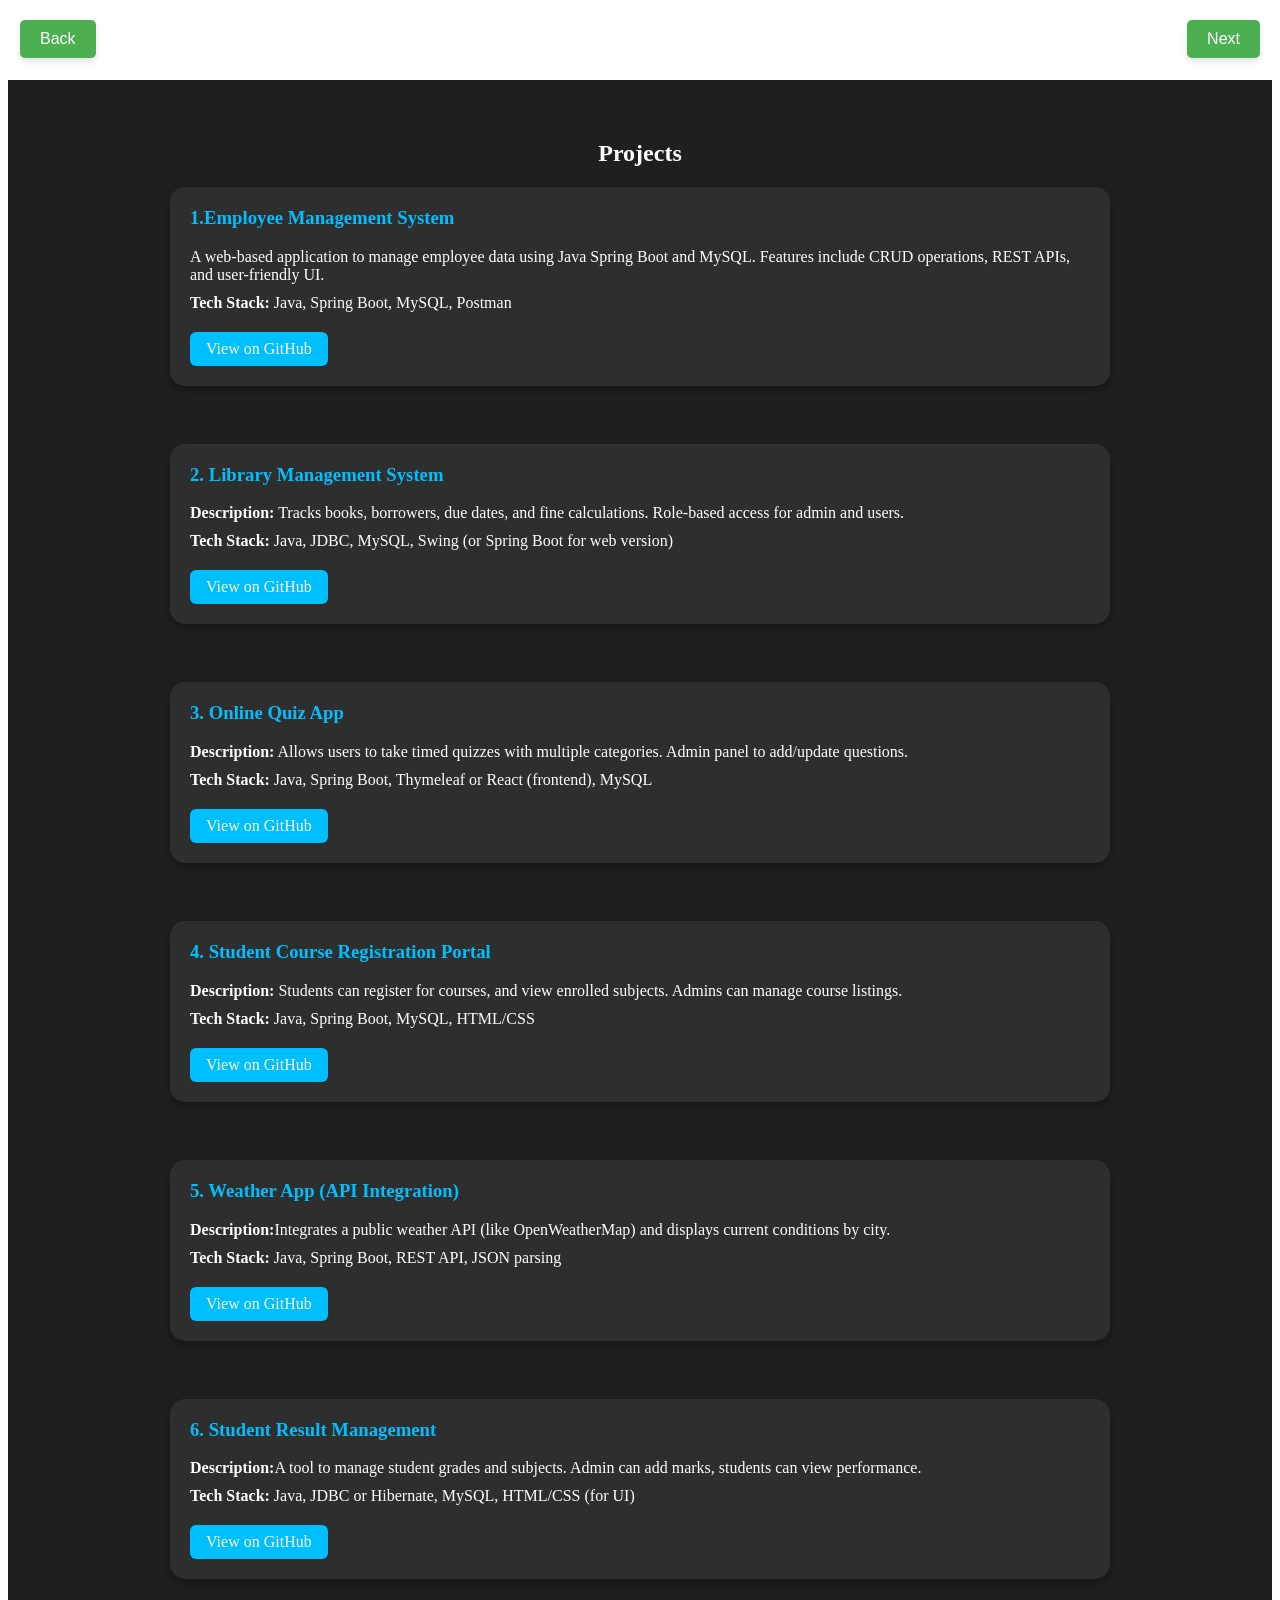
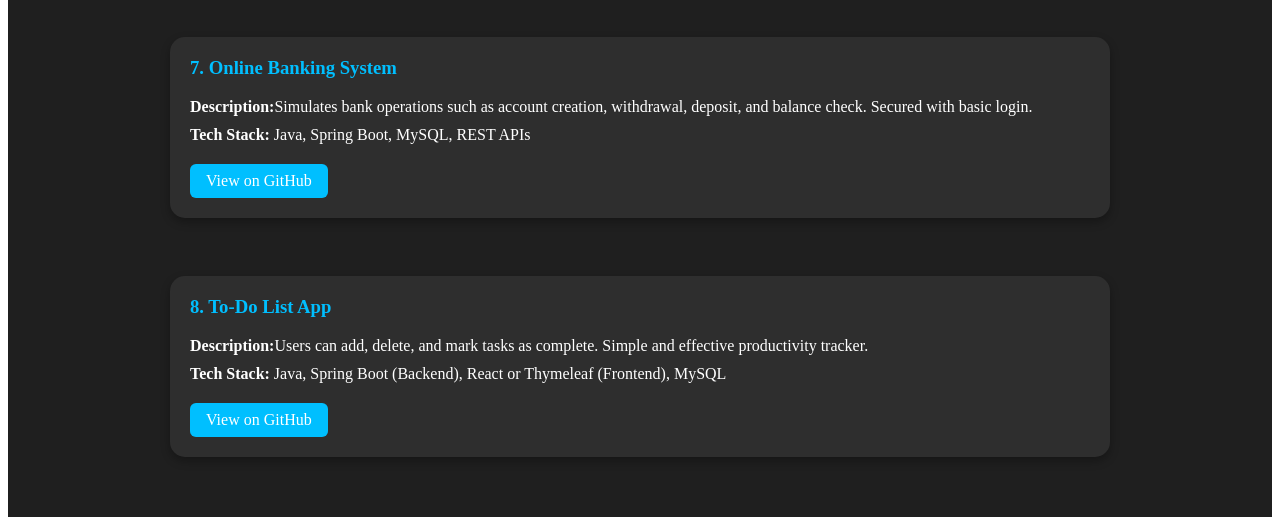
==== projects.html @ eb2d73ab "my first commit" ====
<html>
    <head>
        <style>
           .nav-btn {
    position: fixed;
    top: 20px; /* Distance from the top of the page */
    padding: 10px 20px; /* Padding around the text */
    font-size: 16px; /* Font size */
    color: white; /* Text color */
    background-color: #4CAF50; /* Green background color */
    border: none; /* No border */
    border-radius: 5px; /* Rounded corners */
    cursor: pointer; /* Pointer cursor on hover */
    box-shadow: 0px 4px 6px rgba(0, 0, 0, 0.1); /* Shadow for depth */
}

.back-btn {
    left: 20px; /* Position on the left side */
}

.next-btn {
    right: 20px; /* Position on the right side */
}

.nav-btn:hover {
    background-color: #45a049; /* Darker green when hovered */
}


.projects-section {
  padding: 40px;
  background-color: #1f1f1f;
  color: white;
  text-align: center;
}

.project-card {
  display: flex;
  flex-wrap: wrap;
  background-color: #2e2e2e;
  margin: 20px auto;
  border-radius: 15px;
  padding: 20px;
  max-width: 900px;
  box-shadow: 0 4px 10px rgba(0, 0, 0, 0.3);
}

.project-img {
  flex: 1;
  max-width: 250px;
  border-radius: 10px;
  margin-right: 20px;
}

.project-details {
  flex: 2;
  text-align: left;
}

.project-details h3 {
  margin-top: 0;
  color: #00bfff;
}

.project-details p {
  margin: 10px 0;
}

.project-link {
  display: inline-block;
  margin-top: 10px;
  padding: 8px 16px;
  background-color: #00bfff;
  color: white;
  text-decoration: none;
  border-radius: 6px;
  transition: background 0.3s ease;
}

.project-link:hover {
  background-color: #007acc;
}




        </style>
    </head>
    <body>
<script>
    window.alert("This Page Will Display the Projects of Ganesh");
</script>
<button class="nav-btn back-btn" onclick="window.history.back()">Back</button>
<button class="nav-btn next-btn" onclick="window.location.href='certificate.html'">Next</button><br><br>
<br><br>
    
           <section class="projects-section">
            <h2>Projects</h2>
          
            <div class="project-card">
           
              <div class="project-details">
                <h3>1.Employee Management System</h3>
                <p>A web-based application to manage employee data using Java Spring Boot and MySQL. Features include CRUD operations, REST APIs, and user-friendly UI.</p>
                <p><strong>Tech Stack:</strong> Java, Spring Boot, MySQL, Postman</p>
                <a href="https://github.com/ganesh8020/my-files" target="_blank" class="project-link">View on GitHub</a>
              </div>
            </div><br>            

            <div class="project-card">
              <div class="project-details">
                <h3>2. Library Management System</h3>
                <p><strong>Description:</strong> Tracks books, borrowers, due dates, and fine calculations. Role-based access for admin and users.</p>
                <p><strong>Tech Stack:</strong> Java, JDBC, MySQL, Swing (or Spring Boot for web version)</p>
                <a href="https://github.com/ganesh8020/my-files" target="_blank" class="project-link">View on GitHub</a>
              </div>
            </div><br>
            

            <div class="project-card">
              <div class="project-details">
                <h3>3. Online Quiz App</h3>
                <p><strong>Description:</strong> Allows users to take timed quizzes with multiple categories. Admin panel to add/update questions.</p>
                <p><strong>Tech Stack:</strong> Java, Spring Boot, Thymeleaf or React (frontend), MySQL </p>
                <a href="https://github.com/ganesh8020/my-files" target="_blank" class="project-link">View on GitHub</a>
              </div>
            </div><br>


            <div class="project-card">
              <div class="project-details">
                <h3>4.  Student Course Registration Portal</h3>
                <p><strong>Description:</strong> Students can register for courses, and view enrolled subjects. Admins can manage course listings.</p>
                <p><strong>Tech Stack:</strong> Java, Spring Boot, MySQL, HTML/CSS </p>
                <a href="https://github.com/ganesh8020/my-files" target="_blank" class="project-link">View on GitHub</a>
              </div>
            </div><br>

            <div class="project-card">
              <div class="project-details">
                <h3>5. Weather App (API Integration)</h3>
                <p><strong>Description:</strong>Integrates a public weather API (like OpenWeatherMap) and displays current conditions by city.</p>
                <p><strong>Tech Stack:</strong>  Java, Spring Boot, REST API, JSON parsing</p>
                <a href="https://github.com/ganesh8020/my-files" target="_blank" class="project-link">View on GitHub</a>
              </div>
            </div><br>
            
            <div class="project-card">
              <div class="project-details">
                <h3>6.  Student Result Management</h3>
                <p><strong>Description:</strong>A tool to manage student grades and subjects. Admin can add marks, students can view performance.</p>
                <p><strong>Tech Stack:</strong>  Java, JDBC or Hibernate, MySQL, HTML/CSS (for UI)</p>
                <a href="https://github.com/ganesh8020/my-files" target="_blank" class="project-link">View on GitHub</a>
              </div>
            </div><br>


            <div class="project-card">
              <div class="project-details">
                <h3>7.  Online Banking System</h3>
                <p><strong>Description:</strong>Simulates bank operations such as account creation, withdrawal, deposit, and balance check. Secured with basic login.</p>
                <p><strong>Tech Stack:</strong>  Java, Spring Boot, MySQL, REST APIs</p>
                <a href="https://github.com/ganesh8020/my-files" target="_blank" class="project-link">View on GitHub</a>
              </div>
            </div><br>
            

            <div class="project-card">
              <div class="project-details">
                <h3>8.  To-Do List App</h3>
                <p><strong>Description:</strong>Users can add, delete, and mark tasks as complete. Simple and effective productivity tracker.</p>
                <p><strong>Tech Stack:</strong>  Java, Spring Boot (Backend), React or Thymeleaf (Frontend), MySQL</p>
                <a href="https://github.com/ganesh8020/my-files" target="_blank" class="project-link">View on GitHub</a>
              </div>
            </div>
            
            <!-- Add more project-cards here for additional projects -->
          </section>
          

</body>
    </html>
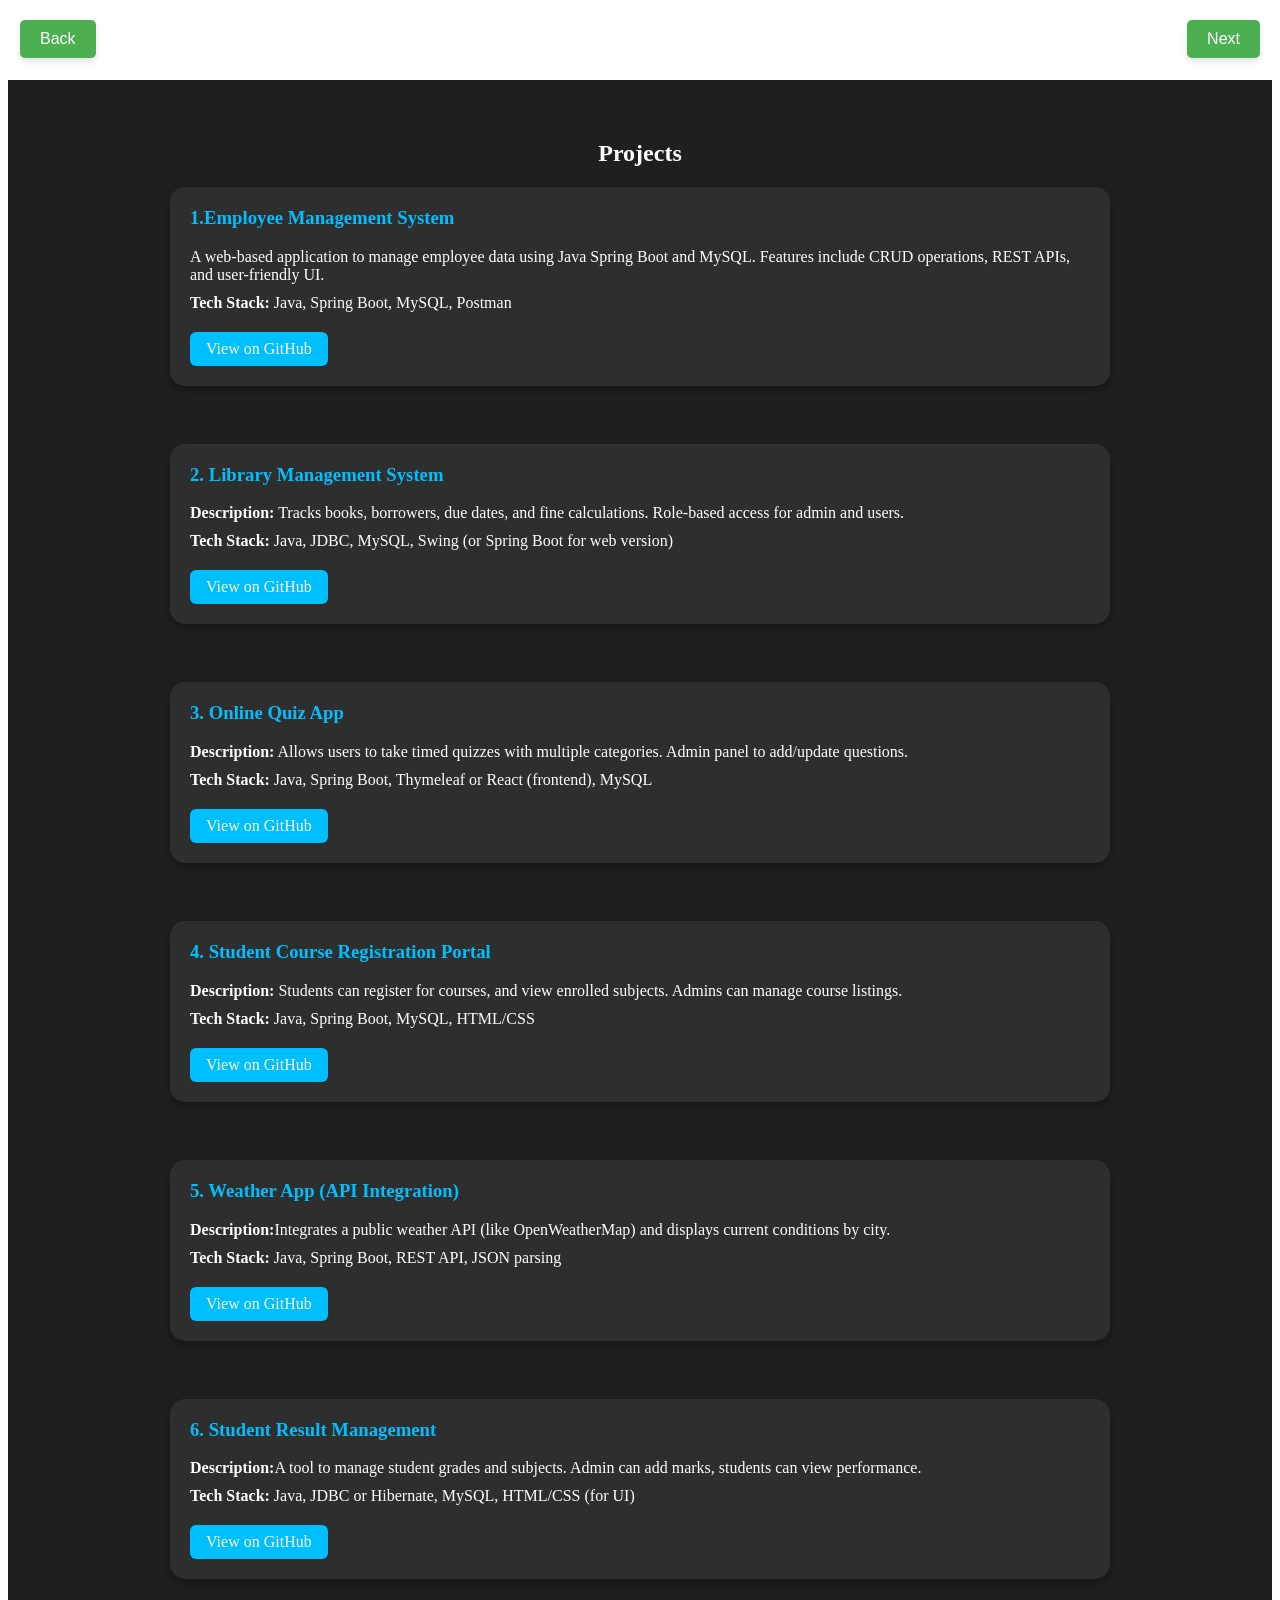
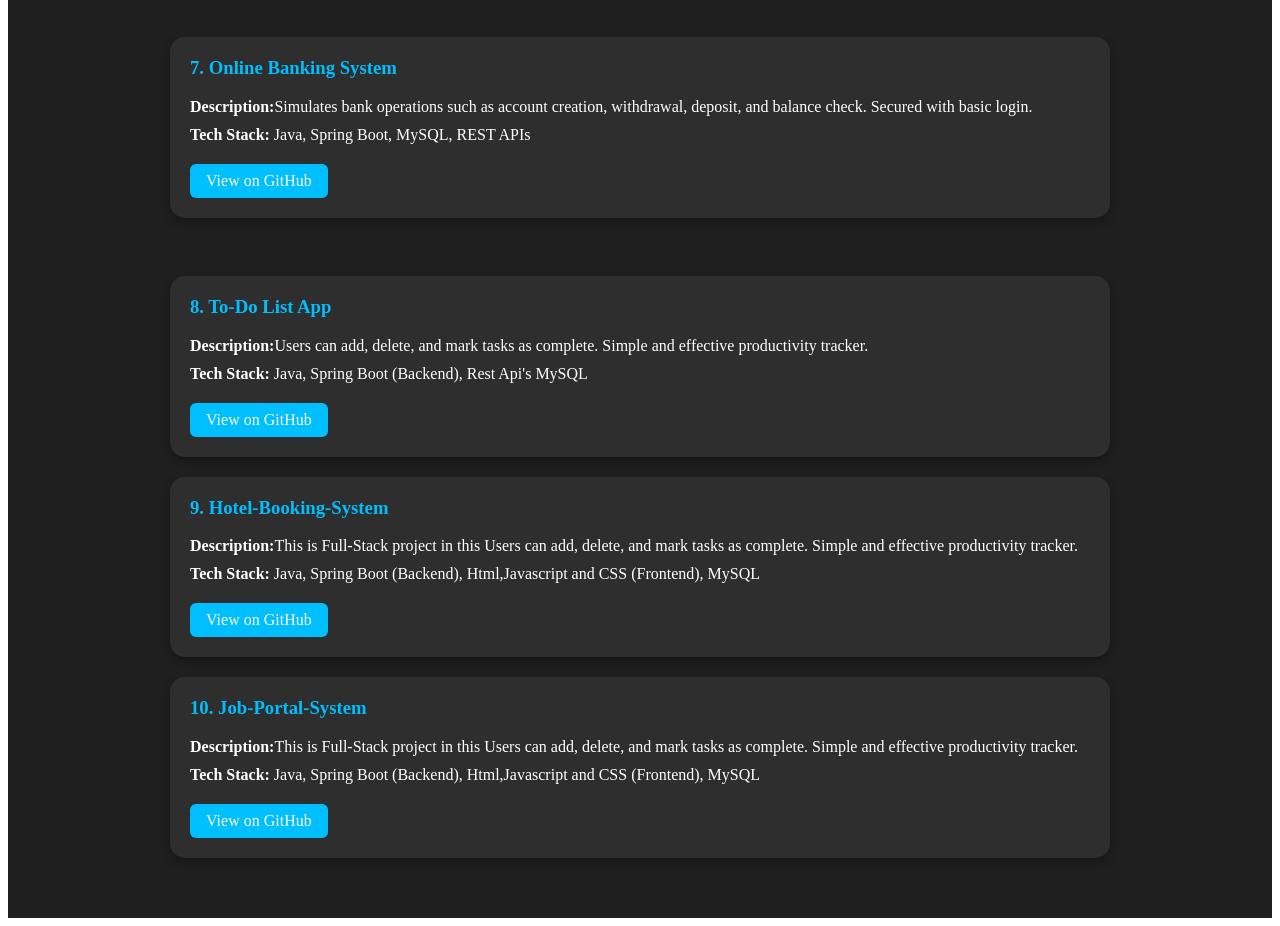
==== commit 17a5ec0c: "Added new frontend files" ====
--- a/projects.html
+++ b/projects.html
@@ -169,11 +169,28 @@
               <div class="project-details">
                 <h3>8.  To-Do List App</h3>
                 <p><strong>Description:</strong>Users can add, delete, and mark tasks as complete. Simple and effective productivity tracker.</p>
-                <p><strong>Tech Stack:</strong>  Java, Spring Boot (Backend), React or Thymeleaf (Frontend), MySQL</p>
+                <p><strong>Tech Stack:</strong>  Java, Spring Boot (Backend), Rest Api's MySQL</p>
+                <a href="https://github.com/ganesh8020/my-files" target="_blank" class="project-link">View on GitHub</a>
+              </div>
+            </div>
+
+            <div class="project-card">
+              <div class="project-details">
+                <h3>9. Hotel-Booking-System</h3>
+                <p><strong>Description:</strong>This is Full-Stack project in this Users can add, delete, and mark tasks as complete. Simple and effective productivity tracker.</p>
+                <p><strong>Tech Stack:</strong>  Java, Spring Boot (Backend), Html,Javascript and CSS (Frontend), MySQL</p>
                 <a href="https://github.com/ganesh8020/my-files" target="_blank" class="project-link">View on GitHub</a>
               </div>
             </div>
             
+            <div class="project-card">
+              <div class="project-details">
+                <h3>10. Job-Portal-System</h3>
+                <p><strong>Description:</strong>This is Full-Stack project in this Users can add, delete, and mark tasks as complete. Simple and effective productivity tracker.</p>
+                <p><strong>Tech Stack:</strong>  Java, Spring Boot (Backend), Html,Javascript and CSS (Frontend), MySQL</p>
+                <a href="https://github.com/ganesh8020/my-files" target="_blank" class="project-link">View on GitHub</a>
+              </div>
+            </div>
             <!-- Add more project-cards here for additional projects -->
           </section>
           
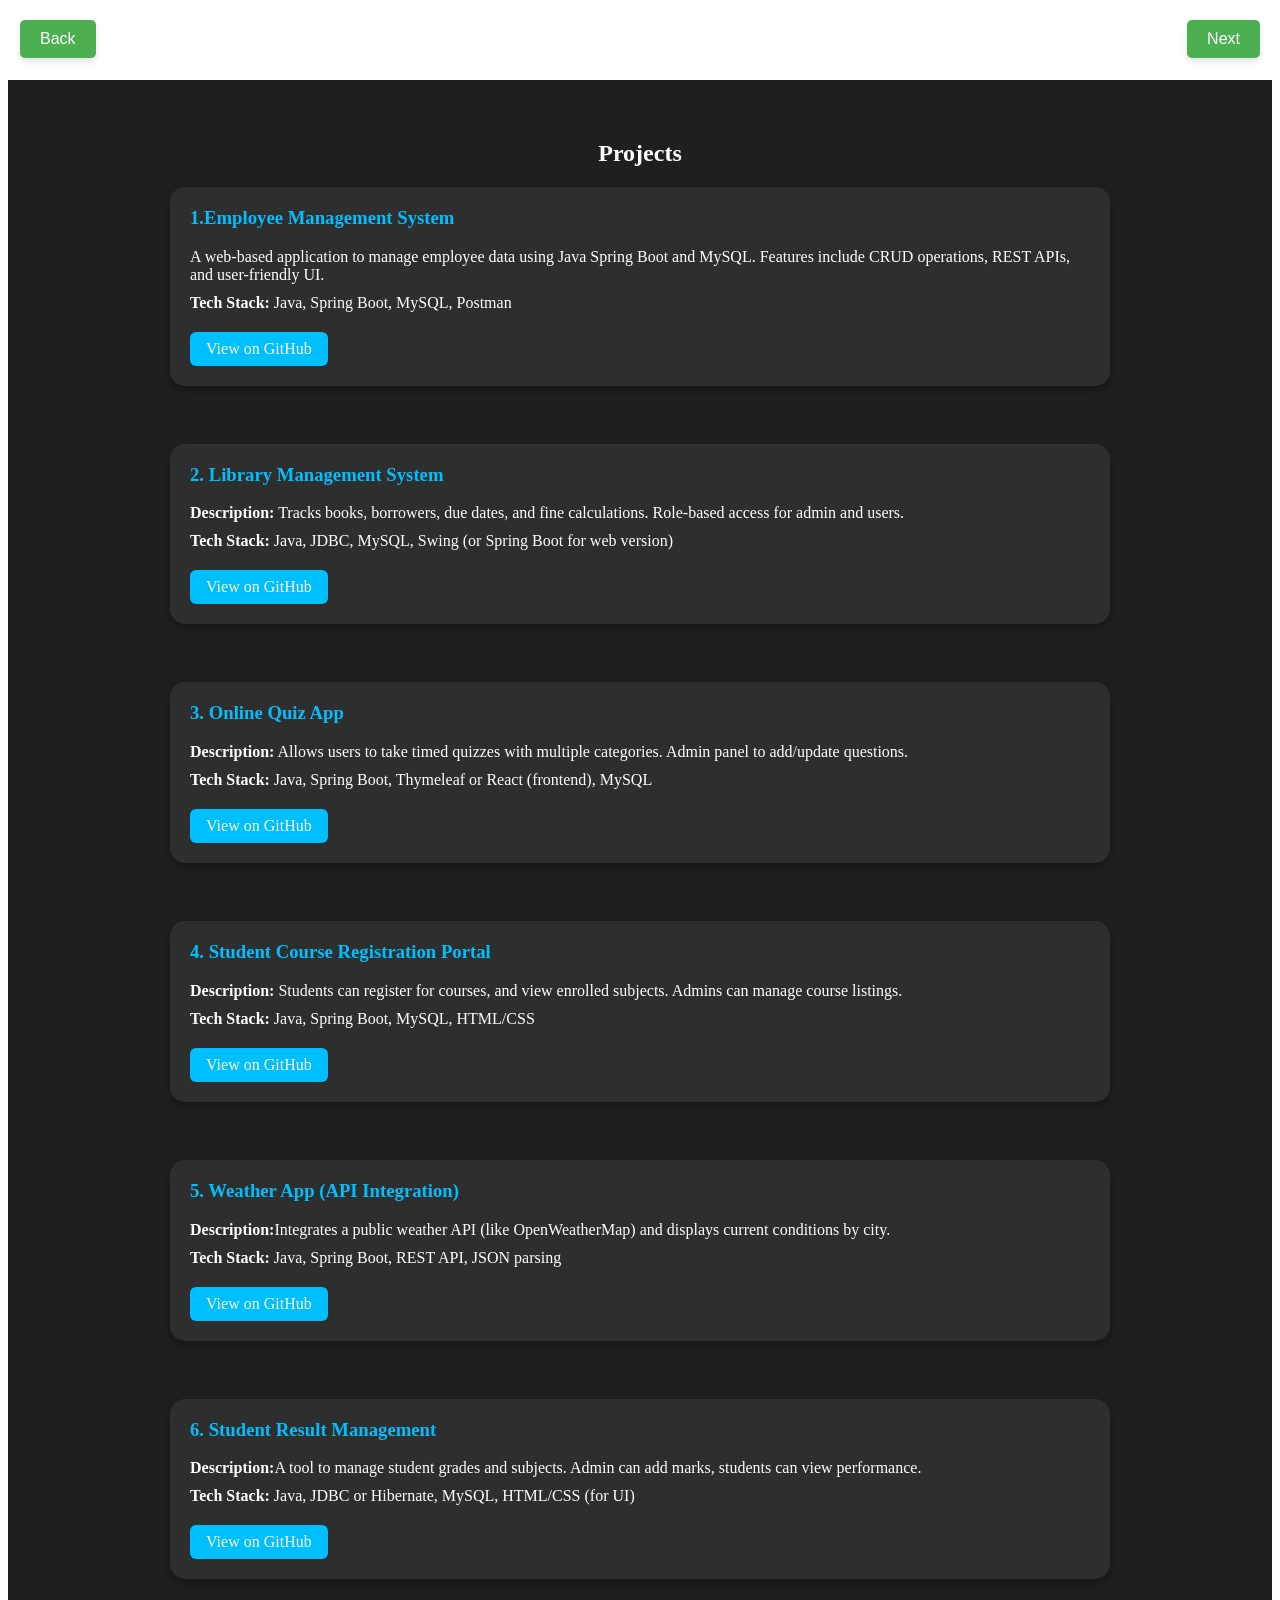
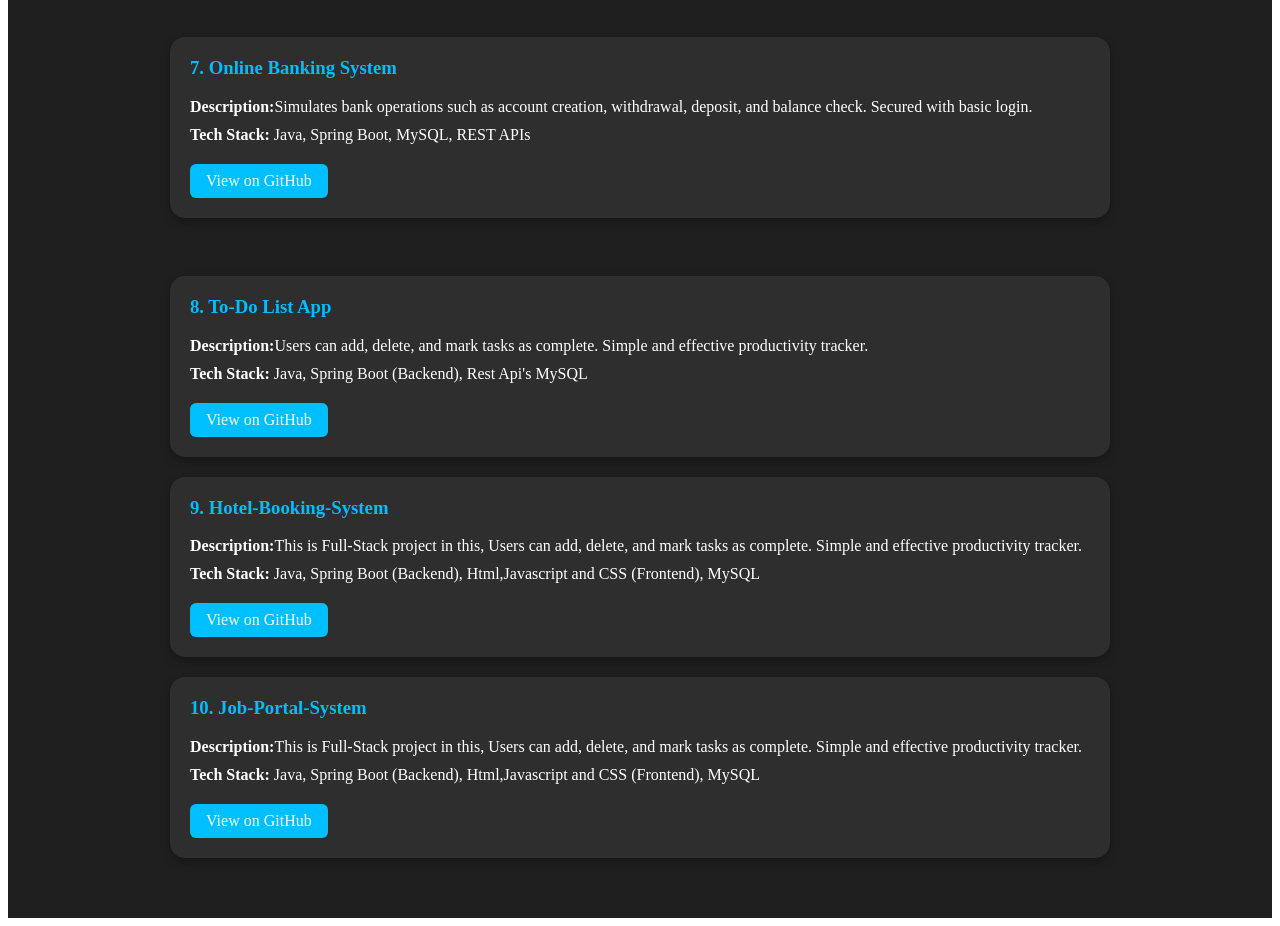
==== commit c27a710f: "Add Hotel and Job Portal projects" ====
--- a/projects.html
+++ b/projects.html
@@ -177,7 +177,7 @@
             <div class="project-card">
               <div class="project-details">
                 <h3>9. Hotel-Booking-System</h3>
-                <p><strong>Description:</strong>This is Full-Stack project in this Users can add, delete, and mark tasks as complete. Simple and effective productivity tracker.</p>
+                <p><strong>Description:</strong>This is Full-Stack project in this, Users can add, delete, and mark tasks as complete. Simple and effective productivity tracker.</p>
                 <p><strong>Tech Stack:</strong>  Java, Spring Boot (Backend), Html,Javascript and CSS (Frontend), MySQL</p>
                 <a href="https://github.com/ganesh8020/my-files" target="_blank" class="project-link">View on GitHub</a>
               </div>
@@ -186,7 +186,7 @@
             <div class="project-card">
               <div class="project-details">
                 <h3>10. Job-Portal-System</h3>
-                <p><strong>Description:</strong>This is Full-Stack project in this Users can add, delete, and mark tasks as complete. Simple and effective productivity tracker.</p>
+                <p><strong>Description:</strong>This is Full-Stack project in this, Users can add, delete, and mark tasks as complete. Simple and effective productivity tracker.</p>
                 <p><strong>Tech Stack:</strong>  Java, Spring Boot (Backend), Html,Javascript and CSS (Frontend), MySQL</p>
                 <a href="https://github.com/ganesh8020/my-files" target="_blank" class="project-link">View on GitHub</a>
               </div>
